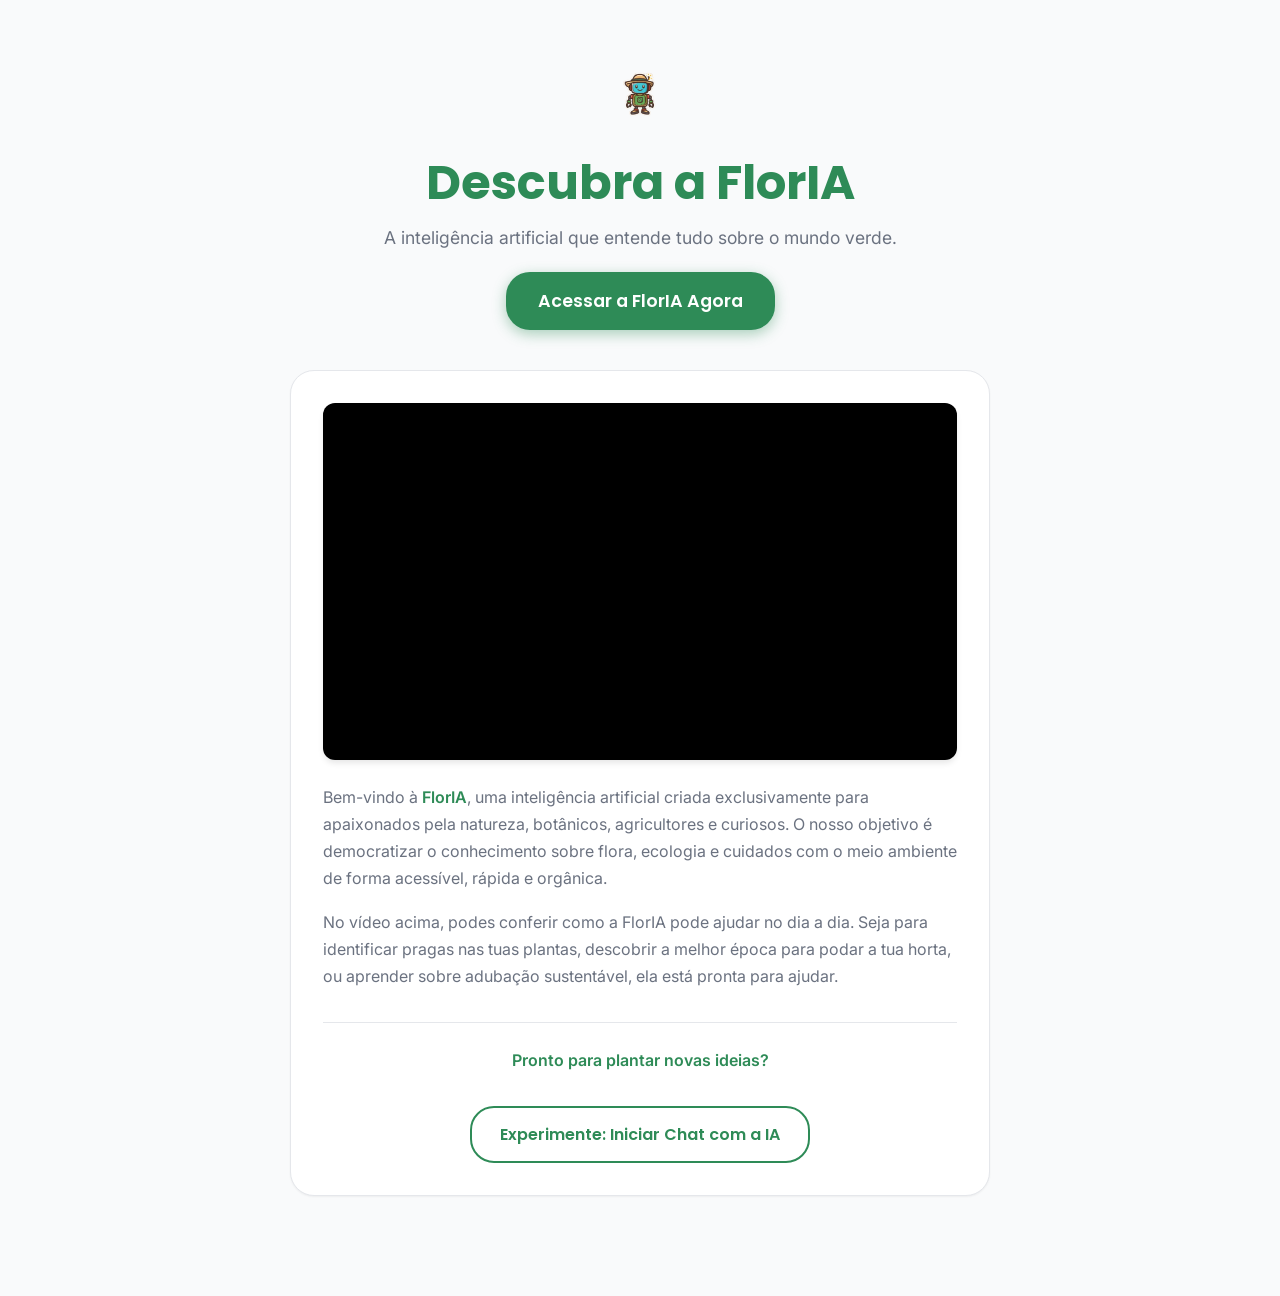
==== index.html @ b86e775c "update 09/04" ====
<!DOCTYPE html>
<html lang="pt-br">
<head>
	<meta charset="UTF-8">
	<meta name="viewport" content="width=device-width, initial-scale=1.0">
	<title>Conheça a FlorIA | Sua IA Botânica</title>
	<link rel="stylesheet" href="projeto.css">
	<link rel="shortcut icon" href="img/favicon.ico" type="image/x-icon">
	<link href="https://fonts.googleapis.com/css2?family=Inter:wght@400;500;600&family=Poppins:wght@600;700&display=swap" rel="stylesheet">
</head>
<body class="intro-body">
	<div class="intro-page-container">
		
		<header class="intro-header">
			<img src="img/mascote planta.png" alt="Mascote FlorIA" class="intro-mascot" onerror="this.src='https://placehold.co/120x120/287a2c/FFF?text=FlorIA'">
			<h1>Descubra a FlorIA</h1>
			<p class="subtitle">A inteligência artificial que entende tudo sobre o mundo verde.</p>
			<a href="projeto.html" class="btn-primary">Acessar a FlorIA Agora</a>
		</header>

		<section class="intro-section">
			<div class="video-container">
				<iframe 
					src="https://www.youtube.com/embed/ZzE4v4fN_W8?si=placeholder" 
					title="Apresentação da FlorIA" 
					frameborder="0" 
					allow="accelerometer; autoplay; clipboard-write; encrypted-media; gyroscope; picture-in-picture" 
					allowfullscreen>
				</iframe>
			</div>
			
			<div class="intro-text">
				<p>Bem-vindo à <strong>FlorIA</strong>, uma inteligência artificial criada exclusivamente para apaixonados pela natureza, botânicos, agricultores e curiosos. O nosso objetivo é democratizar o conhecimento sobre flora, ecologia e cuidados com o meio ambiente de forma acessível, rápida e orgânica.</p>
				<p>No vídeo acima, podes conferir como a FlorIA pode ajudar no dia a dia. Seja para identificar pragas nas tuas plantas, descobrir a melhor época para podar a tua horta, ou aprender sobre adubação sustentável, ela está pronta para ajudar.</p>
				
				<div class="cta-container">
					<p><strong>Pronto para plantar novas ideias?</strong></p>
					<a href="projeto.html" class="btn-secondary">Experimente: Iniciar Chat com a IA</a>
				</div>
			</div>
		</section>

	</div>
</body>
</html>
---- projeto.css ----
/* ================= CSS VARIABLES & THEMES ================= */
:root {
	--verde-primario: #2E8B57; 
	--verde-secundario: #1e613b;
	--bg-app: #f9fafb;
	--bg-sidebar: #e8f3ec;
	--bg-chat-user: var(--verde-primario);
	--bg-chat-bot: #ffffff;
	--bg-input: #ffffff;
	--texto-principal: #1f2937;
	--texto-secundario: #6b7280;
	--texto-inverso: #ffffff;
	--border-color: #e5e7eb;
	--shadow-sm: 0 1px 2px 0 rgba(0, 0, 0, 0.05);
	--shadow-md: 0 4px 6px -1px rgba(0, 0, 0, 0.1);
	--radius-md: 12px;
	--radius-lg: 24px;
}

body.dark-mode {
	--verde-primario: #4ade80; 
	--verde-secundario: #22c55e;
	--bg-app: #111827;
	--bg-sidebar: #1f2937;
	--bg-chat-user: var(--verde-secundario);
	--bg-chat-bot: #1f2937;
	--bg-input: #374151;
	--texto-principal: #f9fafb;
	--texto-secundario: #9ca3af;
	--texto-inverso: #ffffff;
	--border-color: #374151;
}

/* ================= RESET & BASE ================= */
* {
	box-sizing: border-box;
	margin: 0;
	padding: 0;
}

body {
	font-family: 'Inter', -apple-system, BlinkMacSystemFont, sans-serif;
	background: var(--bg-app);
	color: var(--texto-principal);
	transition: background-color 0.3s ease, color 0.3s ease;
	height: 100vh;
	display: flex;
}

h1, .font-poppins {
	font-family: 'Poppins', sans-serif;
}

/* ================= LAYOUT PRINCIPAL (CHAT) ================= */
.container {
	display: flex;
	width: 100%;
	height: 100vh;
	overflow: hidden;
}

/* ================= SIDEBAR ================= */
.sidebar {
	background: var(--bg-sidebar);
	width: 280px;
	display: flex;
	flex-direction: column;
	align-items: center;
	padding: 32px 16px;
	border-right: 1px solid var(--border-color);
	transition: transform 0.3s ease, background-color 0.3s ease;
	z-index: 100;
}

.logo-wrapper {
	width: 100%;
	display: flex;
	justify-content: center;
	margin-bottom: 32px;
}

.logo {
	width: 80px;
	height: 80px;
	border-radius: 50%;
	object-fit: cover;
	box-shadow: var(--shadow-md);
	background: #fff;
}

.new-chat-btn {
	display: flex;
	align-items: center;
	justify-content: center;
	gap: 8px;
	background: var(--bg-app);
	color: var(--texto-principal);
	border: 1px solid var(--border-color);
	border-radius: var(--radius-lg);
	padding: 12px 24px;
	font-family: inherit;
	font-weight: 500;
	font-size: 1rem;
	cursor: pointer;
	width: 100%;
	transition: all 0.2s ease;
}

.new-chat-btn:hover {
	background: var(--border-color);
	transform: translateY(-1px);
}

body.dark-mode .new-chat-btn:hover {
	background: #4b5563;
}

.back-home-btn:hover { color: var(--verde-primario) !important; }

/* ================= HISTORY LIST (SIDEBAR) ================= */
.history-container {
	width: 100%;
	margin-top: 32px;
	display: flex;
	flex-direction: column;
	overflow-y: auto;
	flex: 1;
}

.history-title {
	font-size: 0.75rem;
	color: var(--texto-secundario);
	text-transform: uppercase;
	letter-spacing: 0.05em;
	margin-bottom: 12px;
	padding-left: 8px;
	font-weight: 600;
}

.history-list {
	list-style: none;
	display: flex;
	flex-direction: column;
	gap: 6px;
	padding: 0 4px;
}

.history-item {
	display: flex;
	align-items: center;
	justify-content: space-between;
	padding: 8px 12px;
	border-radius: var(--radius-md);
	cursor: pointer;
	color: var(--texto-principal);
	transition: all 0.2s ease;
}

.history-item-content {
	display: flex;
	align-items: center;
	gap: 12px;
	overflow: hidden;
	flex: 1;
	font-size: 0.9rem;
}

.history-item-content span:last-child {
	white-space: nowrap;
	overflow: hidden;
	text-overflow: ellipsis;
	flex: 1;
}

.history-item:hover { background: var(--border-color); }

.history-item.active {
	background: var(--verde-primario);
	color: white;
	font-weight: 500;
}

.history-item.active .material-symbols-outlined { color: white; }
.history-item .material-symbols-outlined { font-size: 1.2rem; color: var(--texto-secundario); }

/* Lixeira */
.delete-btn {
	font-size: 1.1rem !important;
	color: var(--texto-secundario) !important;
	padding: 6px;
	border-radius: 6px;
	transition: all 0.2s ease;
	opacity: 0;
}

.history-item:hover .delete-btn { opacity: 1; }

.delete-btn:hover { background: #fee2e2; color: #ef4444 !important; }

body.dark-mode .delete-btn:hover { background: #7f1d1d; color: #fca5a5 !important; }

.history-container::-webkit-scrollbar { width: 4px; }
.history-container::-webkit-scrollbar-thumb { background-color: var(--border-color); border-radius: 4px; }

/* ================= MAIN CONTENT ================= */
.main-content {
	flex: 1;
	display: flex;
	flex-direction: column;
	position: relative;
	height: 100%;
}

.top-bar {
	display: flex;
	justify-content: flex-end;
	padding: 16px 24px;
	position: absolute;
	top: 0;
	right: 0;
	width: 100%;
	z-index: 10;
}

.theme-icon {
	color: var(--texto-secundario);
	cursor: pointer;
	padding: 8px;
	border-radius: 50%;
	transition: all 0.2s ease;
}

.theme-icon:hover {
	background: var(--border-color);
	color: var(--verde-primario);
}

/* ================= WELCOME SCREEN (CHAT) ================= */
.welcome-screen {
	display: flex;
	flex-direction: column;
	align-items: center;
	flex: 1;
	padding: 80px 24px 24px;
	overflow-y: auto;
	animation: fadeIn 0.5s ease;
}

.welcome-screen::-webkit-scrollbar { width: 6px; }
.welcome-screen::-webkit-scrollbar-thumb { background-color: transparent; }
.welcome-screen:hover::-webkit-scrollbar-thumb { background-color: var(--border-color); border-radius: 10px; }

.mascot img {
	width: 140px;
	margin-bottom: 16px;
	animation: float 6s ease-in-out infinite;
}

.welcome-screen h1 {
	font-size: 2.5rem;
	font-weight: 700;
	margin-bottom: 8px;
	color: var(--verde-primario);
}

.subtitle {
	font-size: 1.1rem;
	color: var(--texto-secundario);
	text-align: center;
}

/* ================= INTRO PAGE (LANDING PAGE - INDEX.HTML) ================= */
.intro-body {
	display: block;
	height: auto;
	overflow-y: auto;
	background: var(--bg-app);
}

.intro-page-container {
	max-width: 800px;
	margin: 0 auto;
	padding: 60px 24px;
	display: flex;
	flex-direction: column;
	align-items: center;
	text-align: center;
}

.intro-header {
	margin-bottom: 40px;
}

.intro-mascot {
	width: 120px;
	margin-bottom: 16px;
	animation: float 6s ease-in-out infinite;
}

.intro-header h1 {
	font-size: 3rem;
	color: var(--verde-primario);
	margin-bottom: 8px;
}

.intro-section {
	width: 100%;
	max-width: 700px;
	margin: 0 auto 40px;
	display: flex;
	flex-direction: column;
	gap: 24px;
	text-align: left;
	background: var(--bg-input);
	padding: 32px;
	border-radius: var(--radius-lg);
	border: 1px solid var(--border-color);
	box-shadow: var(--shadow-sm);
}

.video-container {
	position: relative;
	width: 100%;
	padding-bottom: 56.25%;
	border-radius: var(--radius-md);
	overflow: hidden;
	background: #000;
	box-shadow: var(--shadow-md);
}

.video-container iframe {
	position: absolute;
	top: 0;
	left: 0;
	width: 100%;
	height: 100%;
}

.intro-text p {
	font-size: 1rem;
	line-height: 1.7;
	color: var(--texto-secundario);
	margin-bottom: 16px;
}

.intro-text p:last-child { margin-bottom: 0; }
.intro-text strong { color: var(--verde-primario); font-weight: 600; }

/* ================= BUTTONS (CALL TO ACTION) ================= */
.btn-primary, .btn-secondary {
	display: inline-block;
	text-decoration: none;
	font-family: 'Poppins', sans-serif;
	font-weight: 600;
	border-radius: var(--radius-lg);
	transition: all 0.3s ease;
	cursor: pointer;
}

.btn-primary {
	margin-top: 24px;
	padding: 16px 32px;
	font-size: 1.1rem;
	background: var(--verde-primario);
	color: white;
	box-shadow: 0 4px 14px rgba(46, 139, 87, 0.4);
}

.btn-primary:hover {
	background: var(--verde-secundario);
	transform: translateY(-2px);
	box-shadow: 0 6px 20px rgba(46, 139, 87, 0.6);
}

.btn-secondary {
	margin-top: 16px;
	padding: 14px 28px;
	font-size: 1rem;
	background: transparent;
	color: var(--verde-primario);
	border: 2px solid var(--verde-primario);
}

.btn-secondary:hover {
	background: var(--verde-primario);
	color: white;
}

.cta-container {
	margin-top: 32px;
	padding-top: 24px;
	border-top: 1px solid var(--border-color);
	text-align: center;
}

/* ================= CHAT HISTORY ================= */
.chat-history {
	flex: 1;
	display: flex;
	flex-direction: column;
	gap: 24px;
	padding: 80px 24px 24px;
	overflow-y: auto;
	scroll-behavior: smooth;
	max-width: 800px;
	margin: 0 auto;
	width: 100%;
}

.chat-history::-webkit-scrollbar { width: 6px; }
.chat-history::-webkit-scrollbar-track { background: transparent; }
.chat-history::-webkit-scrollbar-thumb { background-color: var(--border-color); border-radius: 10px; }

.chat-message {
	display: flex;
	width: 100%;
	animation: slideUp 0.3s ease;
}

.message-bubble {
	padding: 14px 20px;
	border-radius: var(--radius-md);
	font-size: 1rem;
	line-height: 1.6;
	max-width: 85%;
	word-wrap: break-word;
	box-shadow: var(--shadow-sm);
}

.user-message { justify-content: flex-end; }
.user-message .message-bubble {
	background: var(--bg-chat-user);
	color: var(--texto-inverso);
	border-bottom-right-radius: 4px;
}

.bot-message { justify-content: flex-start; }
.bot-message .message-bubble {
	background: var(--bg-chat-bot);
	border: 1px solid var(--border-color);
	color: var(--texto-principal);
	border-bottom-left-radius: 4px;
}

.error-message { justify-content: center; }
.error-message .message-bubble {
	background: #fee2e2;
	color: #ef4444;
	border: 1px solid #f87171;
	font-size: 0.9rem;
	text-align: center;
}
body.dark-mode .error-message .message-bubble {
	background: #7f1d1d;
	color: #fca5a5;
	border-color: #991b1b;
}

/* ================= MARKDOWN STYLES ================= */
.message-bubble p { margin-bottom: 12px; }
.message-bubble p:last-child { margin-bottom: 0; }
.message-bubble ul, 
.message-bubble ol {
	margin-left: 24px;
	margin-bottom: 12px;
}
.message-bubble li { margin-bottom: 6px; }
.message-bubble strong { font-weight: 700; color: inherit; }
.message-bubble em { font-style: italic; }
.message-bubble code {
	background: rgba(0, 0, 0, 0.08);
	padding: 2px 6px;
	border-radius: 4px;
	font-family: monospace;
	font-size: 0.9em;
}
body.dark-mode .message-bubble code { background: rgba(255, 255, 255, 0.1); }

/* ================= TYPING INDICATOR ================= */
.typing-dots {
	display: flex;
	gap: 4px;
	align-items: center;
	height: 24px;
}

.typing-dots span {
	width: 8px;
	height: 8px;
	background-color: var(--texto-secundario);
	border-radius: 50%;
	animation: typing 1.4s infinite ease-in-out both;
}

.typing-dots span:nth-child(1) { animation-delay: -0.32s; }
.typing-dots span:nth-child(2) { animation-delay: -0.16s; }

/* ================= INPUT AREA ================= */
.input-container {
	padding: 16px 24px 24px;
	max-width: 800px;
	margin: 0 auto;
	width: 100%;
	background: linear-gradient(180deg, transparent, var(--bg-app) 20%);
}

.input-wrapper {
	position: relative;
	display: flex;
	align-items: center;
	background: var(--bg-input);
	border: 1px solid var(--border-color);
	border-radius: var(--radius-lg);
	box-shadow: var(--shadow-md);
	transition: border-color 0.3s, box-shadow 0.3s;
}

.input-wrapper:focus-within {
	border-color: var(--verde-primario);
	box-shadow: 0 0 0 3px rgba(46, 139, 87, 0.1);
}

.question-form input {
	flex: 1;
	padding: 16px 24px;
	border: none;
	background: transparent;
	font-size: 1rem;
	font-family: inherit;
	color: var(--texto-principal);
	outline: none;
}

.send-btn {
	background: var(--verde-primario);
	color: white;
	border: none;
	border-radius: 50%;
	width: 40px;
	height: 40px;
	display: flex;
	align-items: center;
	justify-content: center;
	margin-right: 8px;
	cursor: pointer;
	transition: background-color 0.2s, transform 0.2s;
}

.send-btn:hover { background: var(--verde-secundario); }
.send-btn:active { transform: scale(0.95); }

.disclaimer {
	text-align: center;
	font-size: 0.75rem;
	color: var(--texto-secundario);
	margin-top: 12px;
}

/* ================= MOBILE RESPONSIVENESS ================= */
.mobile-menu-btn {
	display: none;
	position: absolute;
	top: 16px;
	left: 16px;
	z-index: 200;
	background: transparent;
	border: none;
	color: var(--texto-principal);
	cursor: pointer;
	padding: 8px;
}

@media (max-width: 768px) {
	.mobile-menu-btn { display: block; }
	
	.sidebar {
		position: absolute;
		height: 100%;
		transform: translateX(-100%);
		box-shadow: var(--shadow-md);
	}
	
	.sidebar.active { transform: translateX(0); }
	.top-bar { padding: 16px; }
	.chat-history { padding-top: 60px; }
	.message-bubble { max-width: 95%; }
	
	.delete-btn { opacity: 1; }
}

/* ================= ANIMATIONS ================= */
@keyframes fadeIn {
	from { opacity: 0; }
	to { opacity: 1; }
}

@keyframes slideUp {
	from { opacity: 0; transform: translateY(10px); }
	to { opacity: 1; transform: translateY(0); }
}

@keyframes float {
	0% { transform: translateY(0px); }
	50% { transform: translateY(-10px); }
	100% { transform: translateY(0px); }
}

@keyframes typing {
	0%, 80%, 100% { transform: scale(0); opacity: 0.5; }
	40% { transform: scale(1); opacity: 1; }
}
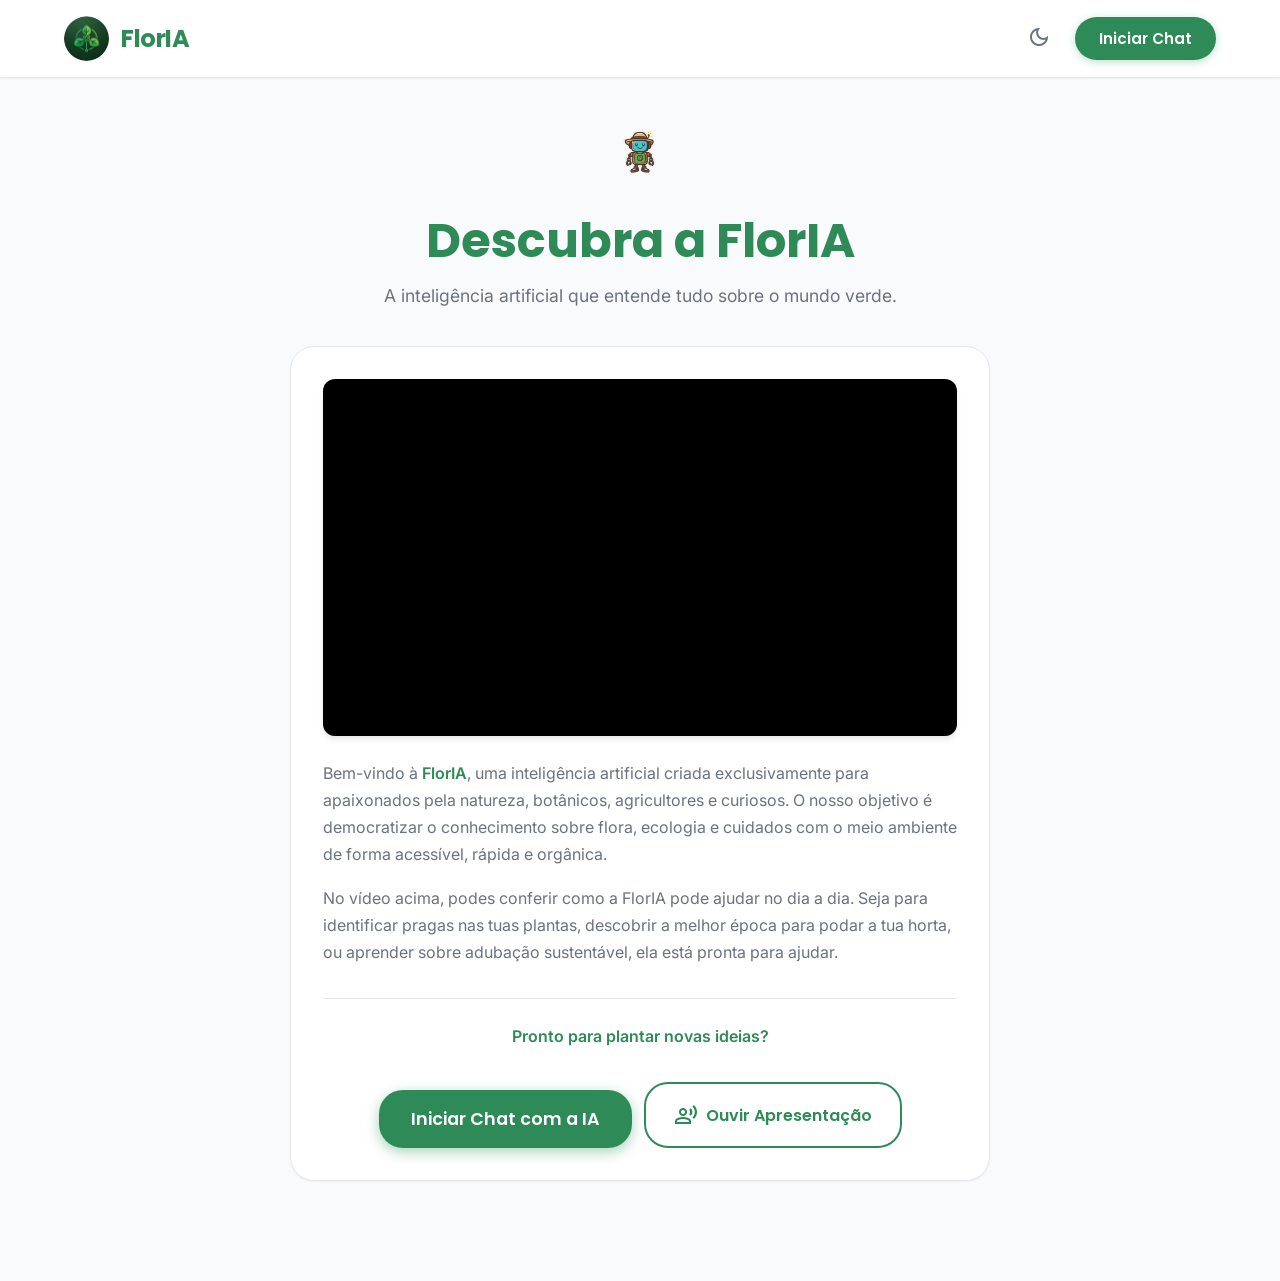
==== commit ce07e2c2: "update 09/04" ====
--- a/index.html
+++ b/index.html
@@ -7,15 +7,30 @@
 	<link rel="stylesheet" href="projeto.css">
 	<link rel="shortcut icon" href="img/favicon.ico" type="image/x-icon">
 	<link href="https://fonts.googleapis.com/css2?family=Inter:wght@400;500;600&family=Poppins:wght@600;700&display=swap" rel="stylesheet">
+	<link rel="stylesheet" href="https://fonts.googleapis.com/css2?family=Material+Symbols+Outlined:opsz,wght,FILL,GRAD@24,400,0,0" />
 </head>
 <body class="intro-body">
+	
+	<nav class="top-navbar">
+		<div class="nav-logo">
+			<img src="img/image-removebg-preview.png" alt="Logo FlorIA" class="nav-logo-img" onerror="this.src='https://placehold.co/40x40/1e4d1f/FFF?text=F'">
+			<span class="nav-brand">FlorIA</span>
+		</div>
+		
+		<div style="display: flex; gap: 16px; align-items: center;">
+			<div class="theme-icon" id="theme-toggle" title="Mudar Tema">
+				<span class="material-symbols-outlined" id="theme-icon-span">dark_mode</span>
+			</div>
+			<a href="projeto.html" class="nav-btn">Iniciar Chat</a>
+		</div>
+	</nav>
+
 	<div class="intro-page-container">
 		
 		<header class="intro-header">
 			<img src="img/mascote planta.png" alt="Mascote FlorIA" class="intro-mascot" onerror="this.src='https://placehold.co/120x120/287a2c/FFF?text=FlorIA'">
 			<h1>Descubra a FlorIA</h1>
 			<p class="subtitle">A inteligência artificial que entende tudo sobre o mundo verde.</p>
-			<a href="projeto.html" class="btn-primary">Acessar a FlorIA Agora</a>
 		</header>
 
 		<section class="intro-section">
@@ -35,11 +50,79 @@
 				
 				<div class="cta-container">
 					<p><strong>Pronto para plantar novas ideias?</strong></p>
-					<a href="projeto.html" class="btn-secondary">Experimente: Iniciar Chat com a IA</a>
+					
+					<div style="display: flex; gap: 12px; justify-content: center; flex-wrap: wrap;">
+						<a href="projeto.html" class="btn-primary">Iniciar Chat com a IA</a>
+						<button id="read-intro-btn" class="btn-secondary" style="display: flex; align-items: center; gap: 8px;">
+							<span class="material-symbols-outlined">record_voice_over</span>
+							Ouvir Apresentação
+						</button>
+					</div>
 				</div>
 			</div>
 		</section>
 
 	</div>
+
+	<script>
+		// Controlo do Modo Escuro
+		const themeToggle = document.getElementById('theme-toggle');
+		const themeIconSpan = document.getElementById('theme-icon-span');
+		const body = document.body;
+
+		const savedTheme = localStorage.getItem('floria-theme');
+		if (savedTheme === 'dark') {
+			body.classList.add('dark-mode');
+			themeIconSpan.textContent = 'light_mode';
+		}
+
+		themeToggle.addEventListener('click', () => {
+			body.classList.toggle('dark-mode');
+			const isDark = body.classList.contains('dark-mode');
+			themeIconSpan.textContent = isDark ? 'light_mode' : 'dark_mode';
+			localStorage.setItem('floria-theme', isDark ? 'dark' : 'light');
+		});
+
+		// Lógica para ler o texto da página inicial
+		const readBtn = document.getElementById('read-intro-btn');
+		let isReading = false;
+
+		// Texto que a FlorIA vai ler
+		const introText = "Bem-vindo à FlorIA, uma inteligência artificial criada exclusivamente para apaixonados pela natureza, botânicos, agricultores e curiosos. O nosso objetivo é democratizar o conhecimento sobre flora, ecologia e cuidados com o meio ambiente de forma acessível, rápida e orgânica. Experimente iniciar um chat para plantar novas ideias!";
+
+		readBtn.addEventListener('click', () => {
+			if (!('speechSynthesis' in window)) {
+				alert("Desculpa, o teu navegador não suporta a leitura de voz.");
+				return;
+			}
+
+			if (isReading) {
+				// Se já estiver a ler, cancela
+				window.speechSynthesis.cancel();
+				isReading = false;
+				readBtn.innerHTML = '<span class="material-symbols-outlined">record_voice_over</span> Ouvir Apresentação';
+			} else {
+				// Começa a ler
+				const utterance = new SpeechSynthesisUtterance(introText);
+				utterance.lang = 'pt-BR';
+				utterance.rate = 1.05;
+				utterance.pitch = 1.1;
+
+				utterance.onend = () => {
+					isReading = false;
+					readBtn.innerHTML = '<span class="material-symbols-outlined">record_voice_over</span> Ouvir Apresentação';
+				};
+
+				window.speechSynthesis.speak(utterance);
+				isReading = true;
+				readBtn.innerHTML = '<span class="material-symbols-outlined">stop_circle</span> Parar Leitura';
+			}
+		});
+
+		// Pára a voz caso o utilizador feche a página ou mude de aba
+		window.addEventListener('beforeunload', () => {
+			if ('speechSynthesis' in window) window.speechSynthesis.cancel();
+		});
+	</script>
 </body>
 </html>
--- a/projeto.css
+++ b/projeto.css
@@ -1,4 +1,3 @@
-/* ================= CSS VARIABLES & THEMES ================= */
 :root {
 	--verde-primario: #2E8B57; 
 	--verde-secundario: #1e613b;
@@ -194,9 +193,7 @@
 }
 
 .history-item:hover .delete-btn { opacity: 1; }
-
 .delete-btn:hover { background: #fee2e2; color: #ef4444 !important; }
-
 body.dark-mode .delete-btn:hover { background: #7f1d1d; color: #fca5a5 !important; }
 
 .history-container::-webkit-scrollbar { width: 4px; }
@@ -269,6 +266,63 @@
 	text-align: center;
 }
 
+/* ================= TOP NAVBAR (CABEÇALHO INDEX.HTML) ================= */
+.top-navbar {
+	display: flex;
+	justify-content: space-between;
+	align-items: center;
+	padding: 16px 5%;
+	background: var(--bg-input);
+	border-bottom: 1px solid var(--border-color);
+	width: 100%;
+	position: sticky;
+	top: 0;
+	z-index: 1000;
+	box-shadow: var(--shadow-sm);
+}
+
+.nav-logo {
+	display: flex;
+	align-items: center;
+	gap: 12px;
+}
+
+.nav-logo-img {
+	width: 45px;
+	height: 45px;
+	border-radius: 50%;
+	object-fit: cover;
+	background: #fff;
+	box-shadow: var(--shadow-sm);
+}
+
+.nav-brand {
+	font-family: 'Poppins', sans-serif;
+	font-weight: 700;
+	font-size: 1.5rem;
+	color: var(--verde-primario);
+	letter-spacing: -0.5px;
+}
+
+.nav-btn {
+	background: var(--verde-primario);
+	color: white;
+	padding: 10px 24px;
+	border-radius: var(--radius-lg);
+	text-decoration: none;
+	font-family: 'Poppins', sans-serif;
+	font-weight: 600;
+	font-size: 0.95rem;
+	transition: all 0.3s ease;
+	box-shadow: 0 2px 8px rgba(46, 139, 87, 0.3);
+}
+
+.nav-btn:hover {
+	background: var(--verde-secundario);
+	transform: translateY(-2px);
+	box-shadow: 0 4px 12px rgba(46, 139, 87, 0.4);
+}
+
 /* ================= INTRO PAGE (LANDING PAGE - INDEX.HTML) ================= */
 .intro-body {
 	display: block;
@@ -280,7 +334,7 @@
 .intro-page-container {
 	max-width: 800px;
 	margin: 0 auto;
-	padding: 60px 24px;
+	padding: 40px 24px 60px; /* Reduzido padding superior devido à navbar */
 	display: flex;
 	flex-direction: column;
 	align-items: center;
